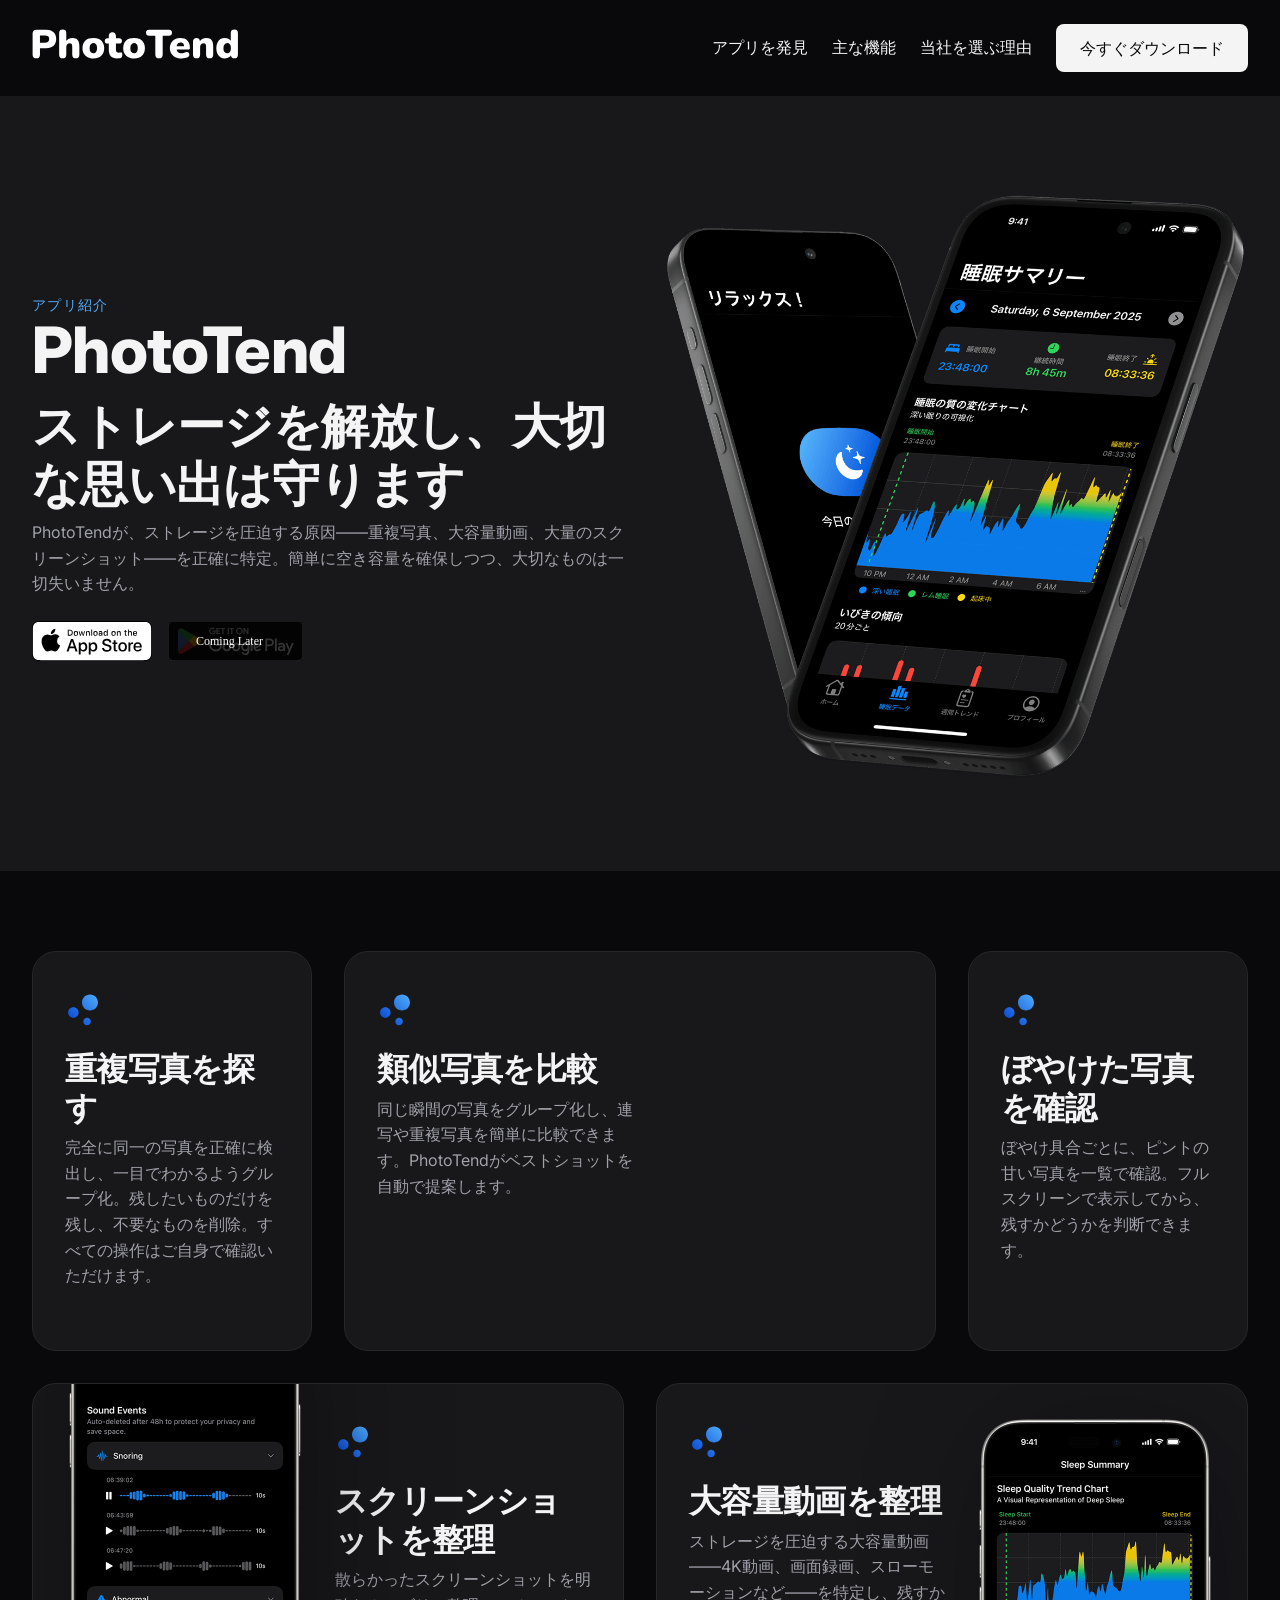
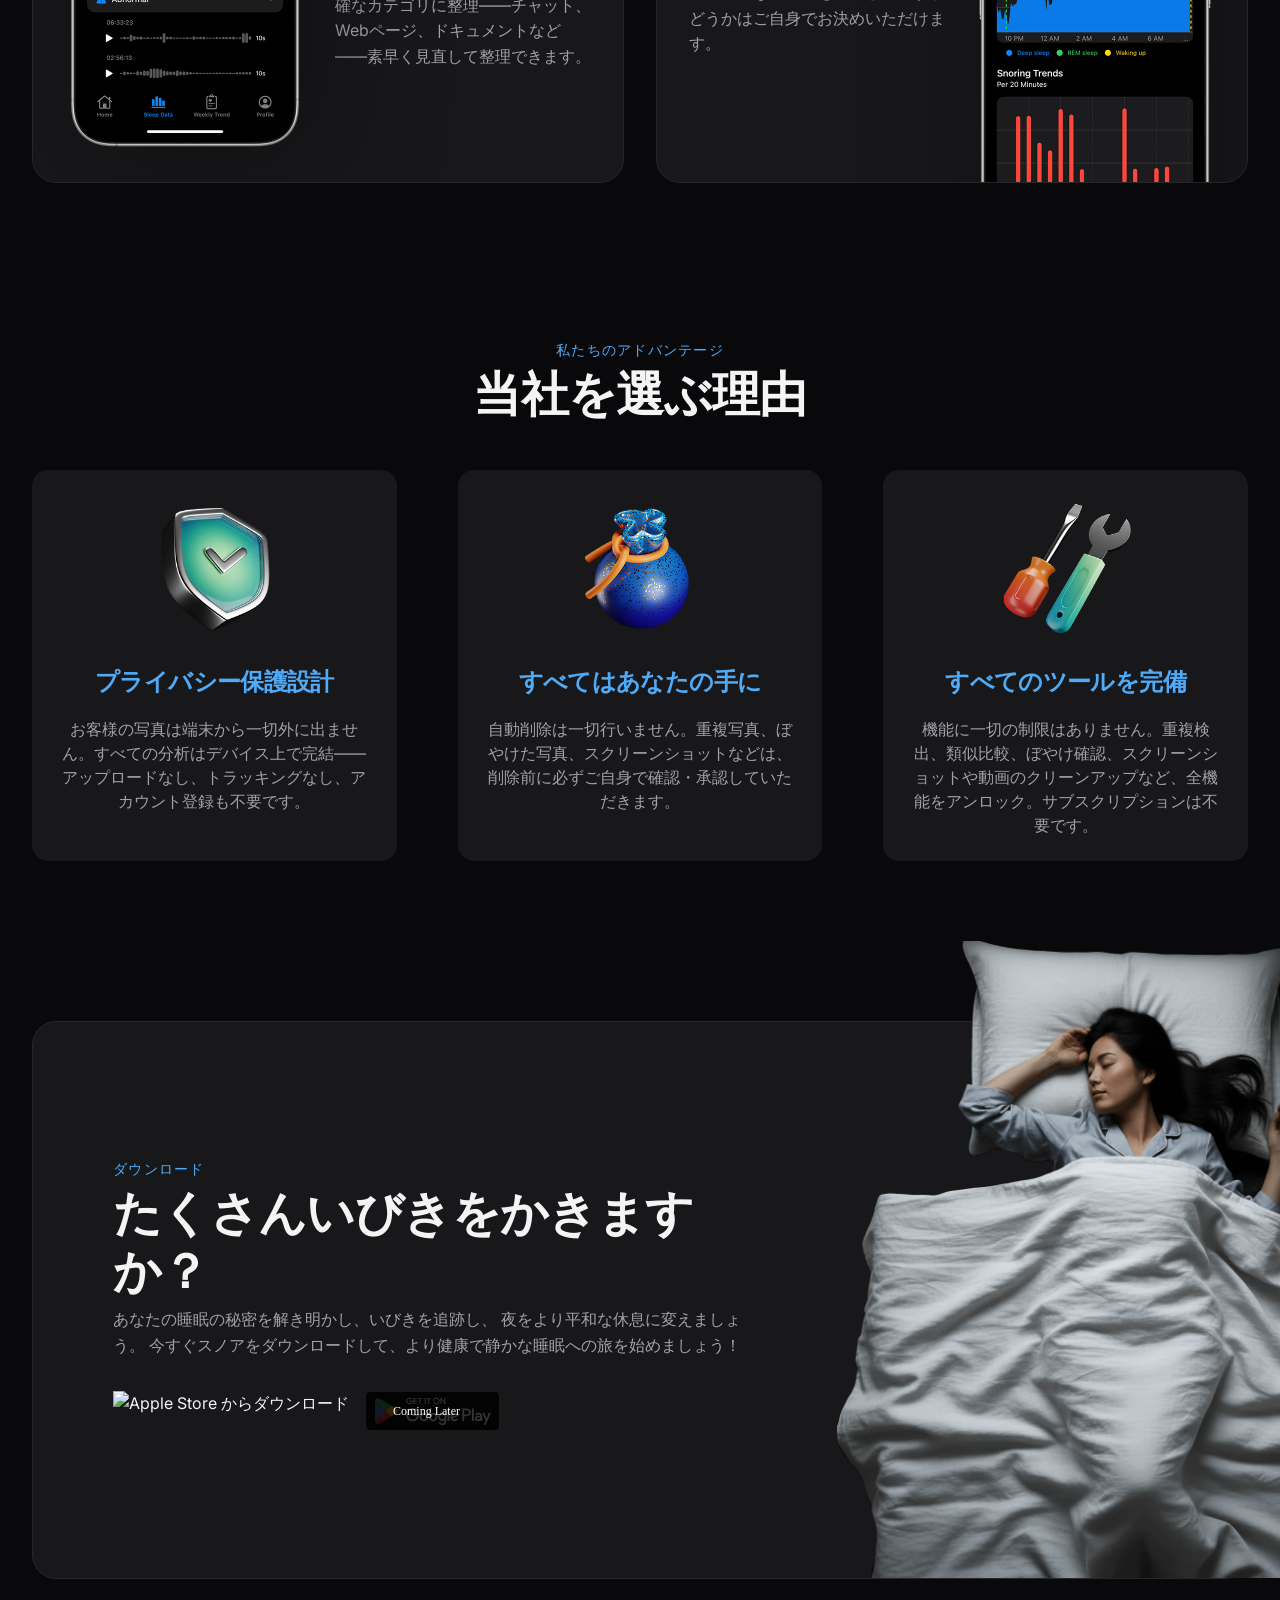
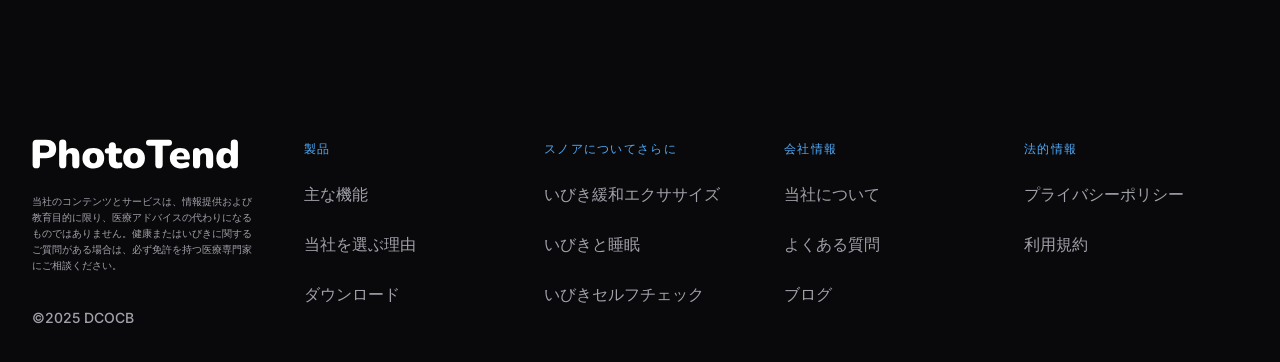
==== jp/index.html @ a1528cb1 "Update index.html" ====
<!DOCTYPE html>
<html lang="jp">

<head>
  <script type="text/javascript">
    (function () {
      if (document.cookie.indexOf('lang_preference=en') === -1 &&
        window.location.pathname.indexOf('/jp/') === -1 &&
        window.location.search.indexOf('lang=en') === -1) {
        var userLang = navigator.language || navigator.userLanguage;
        if (userLang.startsWith('en') && window.location.pathname.indexOf('/en/') === -1) {
          window.location.href = '/index.html';
        } else if (userLang.startsWith('zh') && window.location.pathname.indexOf('/zh/') === -1) {
          window.location.href = '/zh/index.html';
        } else if (userLang.startsWith('jp') && window.location.pathname.indexOf('/jp/') === -1) {
          window.location.href = '/jp/index.html';
        } else if (userLang.startsWith('kr') && window.location.pathname.indexOf('/kr/') === -1) {
          window.location.href = '/kr/index.html';
        }
      }
    })();
  </script>
  <link rel="preconnect" href="https://fonts.googleapis.com" />
  <link rel="preconnect" href="https://fonts.gstatic.com" crossorigin />

  <meta charset="UTF-8" />
  <meta name="viewport" content="width=device-width, initial-scale=1.0" />
  <title>スノアアプリ - あなたのいびきを追跡して睡眠の質を改善</title>
  <meta name="description"
    content="いびき記録は、いびきを記録し、客観的なデータを提供することで、 睡眠を理解し、徐々にいびきを減らすサポートをするアプリです。 使い方はとても簡単。スタートをタップして、枕元に端末を置くだけ。 起床後には、いびきの傾向を確認でき、生活習慣の改善や対策がどのように役立つかを学べます。 これまでに100万泊以上の睡眠データを収集しており、より正確にあなたの睡眠を分析することが可能になっています。">
  <link rel="stylesheet" href="../styles/index.css" />

  <!-- Hreflang tags for SEO -->
  <link rel="alternate" hreflang="en" href="https://phototend.dcocb.com/index.html" />
  <link rel="alternate" hreflang="zh-TW" href="https://phototend.dcocb.com/zh/index.html" />
  <link rel="alternate" hreflang="jp" href="https://phototend.dcocb.com/jp/index.html" />
  <link rel="alternate" hreflang="x-default" href="https://phototend.dcocb.com/index.html" />

  <!-- SEO Enhancement: Canonical URL -->
  <link rel="canonical" href="https://phototend.dcocb.com/jp/index.html" />

  <!-- SEO Enhancement: Open Graph -->
  <meta property="og:title" content="スノアアプリ - あなたのいびきを追跡して睡眠の質を改善" />
  <meta property="og:description"
    content="スノアアプリはあなたのいびきのパターンを追跡し、洞察を提供して、あなたの睡眠をより深く理解するのを助けます。AI搭載の睡眠追跡ソリューションで、いびきを減らし、睡眠の質を改善しましょう。" />
  <meta property="og:type" content="website" />
  <meta property="og:url" content="https://snore.dcocb.com/jp/index.html" />
  <meta property="og:image" content="https://snore.dcocb.com/assets/jp/smartphones.png" />

  <!-- SEO Enhancement: Twitter Card -->
  <meta name="twitter:card" content="summary_large_image" />
  <meta name="twitter:title" content="スノアアプリ - あなたのいびきを追跡して睡眠の質を改善" />
  <meta name="twitter:description"
    content="スノアアプリはあなたのいびきのパターンを追跡し、洞察を提供して、あなたの睡眠をより深く理解するのを助けます。AI搭載の睡眠追跡ソリューションで、いびきを減らし、睡眠の質を改善しましょう。" />
  <meta name="twitter:image" content="https://snore.dcocb.com/assets/jp/smartphones.png" />

  <!-- SEO Enhancement: Structured Data -->
  <script type="application/ld+json">
    {
      "@context": "https://schema.org",
      "@type": "WebSite",
      "name": "スノアアプリ",
      "url": "https://snore.dcocb.com/jp/",
      "description": "スノアアプリはあなたのいびきのパターンを追跡し、洞察を提供して、あなたの睡眠をより深く理解するのを助けます。AI搭載の睡眠追跡ソリューションで、いびきを減らし、睡眠の質を改善しましょう。",
      "publisher": {
        "@type": "Organization",
        "name": "Snore",
        "logo": {
          "@type": "ImageObject",
          "url": "https://snore.dcocb.com/assets/logo.svg"
        }
      }
    }
    </script>

  <link href="https://fonts.googleapis.com/css2?family=Inter:wght@100..900&display=swap" rel="stylesheet" />
</head>

<body>
  <header>
    <div class="container py-base">
      <nav class="flex items-center gap-1.5">
        <a href="#">
          <img src="../assets/jp/logo.svg" alt="ロゴ Zingen" />
        </a>

        <a href="#about" class="desktop-only">アプリを発見</a>
        <a href="#features" class="desktop-only">主な機能</a>
        <a href="#advantages" class="desktop-only">当社を選ぶ理由</a>

        <a href="#download" class="btn btn-sm">今すぐダウンロード</a>
      </nav>
    </div>
  </header>


  <section id="about">
    <div class="container even-columns py-xl items-center">
      <div>
        <header>
          <strong>アプリ紹介</strong>
          <div class="main-title">
            <h1>PhotoTend</h1>
            <h2>ストレージを解放し、大切な思い出は守ります</h2>
          </div>
        </header>
        <p>
          PhotoTendが、ストレージを圧迫する原因――重複写真、大容量動画、大量のスクリーンショット――を正確に特定。簡単に空き容量を確保しつつ、大切なものは一切失いません。
        </p>

        <div style="height: 24px;"></div>
        <div class="buttons flex gap-1">
          <a href="https://apps.apple.com/app/id6751473721">
            <img src="../assets/en/icons/button-appstore-white.svg" alt="Apple Store からダウンロード" />
          </a>
          <a href="#">
            <img src="../assets/en/icons/button-playstore-black2.svg" alt="Play Store からダウンロード" />
          </a>
        </div>
      </div>
      <div>
        <img class="desktop-only" src="../assets/jp/smartphones_jp.png" alt="" />
      </div>
    </div>
  </section>


  <section id="features">
    <div class="cards container py-xl grid gap-1.5">
      <div class="card py-lg px-lg">
        <img src="../assets/jp/icons/5-1-2.svg" alt="" />
        <h3>重複写真を探す</h3>
        <p>
          完全に同一の写真を正確に検出し、一目でわかるようグループ化。残したいものだけを残し、不要なものを削除。すべての操作はご自身で確認いただけます。
        </p>
      </div>

      <div class="card py-lg px-lg">
        <div>
          <img src="../assets/jp/icons/5-1-2.svg" alt="" />
          <h3>類似写真を比較</h3>
          <p>
            同じ瞬間の写真をグループ化し、連写や重複写真を簡単に比較できます。PhotoTendがベストショットを自動で提案します。
          </p>
        </div>
        <img class="desktop-only" src="../assets/kr/Tela 2.png" alt="" />
      </div>

      <div class="card py-lg px-lg">
        <img src="../assets/jp/icons/5-1-2.svg" alt="" />
        <h3>ぼやけた写真を確認</h3>
        <p>
          ぼやけ具合ごとに、ピントの甘い写真を一覧で確認。フルスクリーンで表示してから、残すかどうかを判断できます。
        </p>
      </div>

      <div class="card py-lg px-lg">
        <div>
          <img src="../assets/jp/icons/5-1-2.svg" alt="" />
          <h3>スクリーンショットを整理</h3>
          <p>
            散らかったスクリーンショットを明確なカテゴリに整理――チャット、Webページ、ドキュメントなど――素早く見直して整理できます。
          </p>
        </div>
        <img class="desktop-only" src="../assets/jp/Tela 1.png" alt="" />
      </div>

      <div class="card py-lg px-lg">
        <div>
          <img src="../assets/jp/icons/5-1-2.svg" alt="" />
          <h3>大容量動画を整理</h3>
          <p>
            ストレージを圧迫する大容量動画――4K動画、画面録画、スローモーションなど――を特定し、残すかどうかはご自身でお決めいただけます。
          </p>
        </div>
        <img class="desktop-only" src="../assets/jp/Tela 3.png" alt="" />
      </div>
    </div>
  </section>

  <section id="advantages">
    <div class="container py-xl">
      <header>
        <strong>私たちのアドバンテージ</strong>
        <h2>当社を選ぶ理由</h2>
      </header>

      <div class="advantages-container">
        <div class="advantage-item">
          <img src="../assets/jp/icons/3-1.png" alt="先進的研究" />
          <h3>プライバシー保護設計</h3>
          <p>
            お客様の写真は端末から一切外に出ません。すべての分析はデバイス上で完結――アップロードなし、トラッキングなし、アカウント登録も不要です。
          </p>
        </div>

        <div class="advantage-item">
          <img src="../assets/jp/icons/3-2.png" alt="信頼されたユーザー" />
          <h3>すべてはあなたの手に</h3>
          <p>
            自動削除は一切行いません。重複写真、ぼやけた写真、スクリーンショットなどは、削除前に必ずご自身で確認・承認していただきます。
          </p>
        </div>

        <div class="advantage-item">
          <img src="../assets/jp/icons/3-3.png" alt="データ暗号化" />
          <h3>すべてのツールを完備</h3>
          <p>
            機能に一切の制限はありません。重複検出、類似比較、ぼやけ確認、スクリーンショットや動画のクリーンアップなど、全機能をアンロック。サブスクリプションは不要です。
          </p>
        </div>
      </div>
    </div>
  </section>

  <section id="download">
    <div class="container py-xl">
      <div class="card px-lg even-columns items-center">
        <div>
          <header>
            <strong>ダウンロード</strong>
            <h2>たくさんいびきをかきますか？</h2>
          </header>
          <p>
            あなたの睡眠の秘密を解き明かし、いびきを追跡し、
            夜をより平和な休息に変えましょう。
            今すぐスノアをダウンロードして、より健康で静かな睡眠への旅を始めましょう！
          </p>

          <div class="buttons flex gap-1">
            <a href="https://apps.apple.com/app/id6751473721"><img src="../assets/jp/icons/button-appstore-white_jp.svg"
                alt="Apple Store からダウンロード" /></a>
            <a href="#"><img src="../assets/jp/icons/button-playstore-black2.svg" alt="Play Store からダウンロード" /></a>
          </div>
        </div>

        <img src="../assets/jp/217_jp.png" alt="" />
      </div>
    </div>
  </section>

  <!-- <section id="hero">
      <div class="container py-xl">
        <img src="../assets/jp/music-bars2.svg" alt="" />
        <h1>あなたの睡眠にさらに洞察を得る</h1>
        <p>より良い睡眠を！</p>

        <div class="buttons flex items-center gap-1">
          <a href="#pricing" aria-label="プランを見る" class="btn btn-md"></a>
          <a href="#downloads" class="btn btn-md">今すぐダウンロード</a>
        </div>
      </div>
    </section> -->

  <section id="smartphones-img">
    <div class="container">
      <img src="../assets/jp/smartphones.png" alt="" />
    </div>
  </section>


  <footer>
    <div class="container py-xl">
      <div class="grid top even-columns">
        <div>
          <img src="../assets/jp/logo.svg" alt="" />

          <p style="font-size: 0.625rem; margin-top: 1rem;">
            当社のコンテンツとサービスは、情報提供および教育目的に限り、医療アドバイスの代わりになるものではありません。健康またはいびきに関するご質問がある場合は、必ず免許を持つ医療専門家にご相談ください。</p>
        </div>

        <div>
          <nav class="even-columns" style="display: grid; grid-template-columns: repeat(4, 1fr); gap: 1rem;">
            <ul role="list" class="grid gap-1.5">
              <li class="title">製品</li>
              <li><a href="#features">主な機能</a></li>
              <li><a href="#advantages">当社を選ぶ理由</a></li>
              <li><a href="#download">ダウンロード</a></li>
            </ul>

            <ul role="list" class="grid gap-1.5">
              <li class="title">スノアについてさらに</li>
              <li><a href="../blog/train-mouth-stop-snoring.html">いびき緩和エクササイズ</a></li>
              <li><a href="../blog/snoring-and-sleep.html">いびきと睡眠</a></li>
              <li><a href="../blog/snoring-detection.html">いびきセルフチェック</a></li>
            </ul>

            <ul role="list" class="grid gap-1.5">
              <li class="title">会社情報</li>
              <li><a href="#about">当社について</a></li>
              <li><a href="../faqs.html">よくある質問</a></li>
              <li><a href="../blog.html">ブログ</a></li>
            </ul>

            <ul role="list" class="grid gap-1.5">
              <li class="title">法的情報</li>
              <li><a href="../privacy-policy.html">プライバシーポリシー</a></li>
              <li><a href="../terms-conditions.html">利用規約</a></li>
            </ul>
          </nav>
        </div>
      </div>
      <section class="bottom flex gap-1.5">
        <span class="copy">©2025 DCOCB</span>
      </section>
    </div>
  </footer>
</body>

</html>
---- styles/index.css ----
@import url(global.css);
@import url(utility.css);
@import url(buttons.css);
@import url(social.css);
@import url(header.css);
@import url(hero.css);
@import url(sections.css);
@import url(about.css);
@import url(cards.css);
@import url(features.css) (width >= 80em);
@import url(advantages.css);
@import url(download.css);
@import url(footer.css);
@import url(faqs.css);
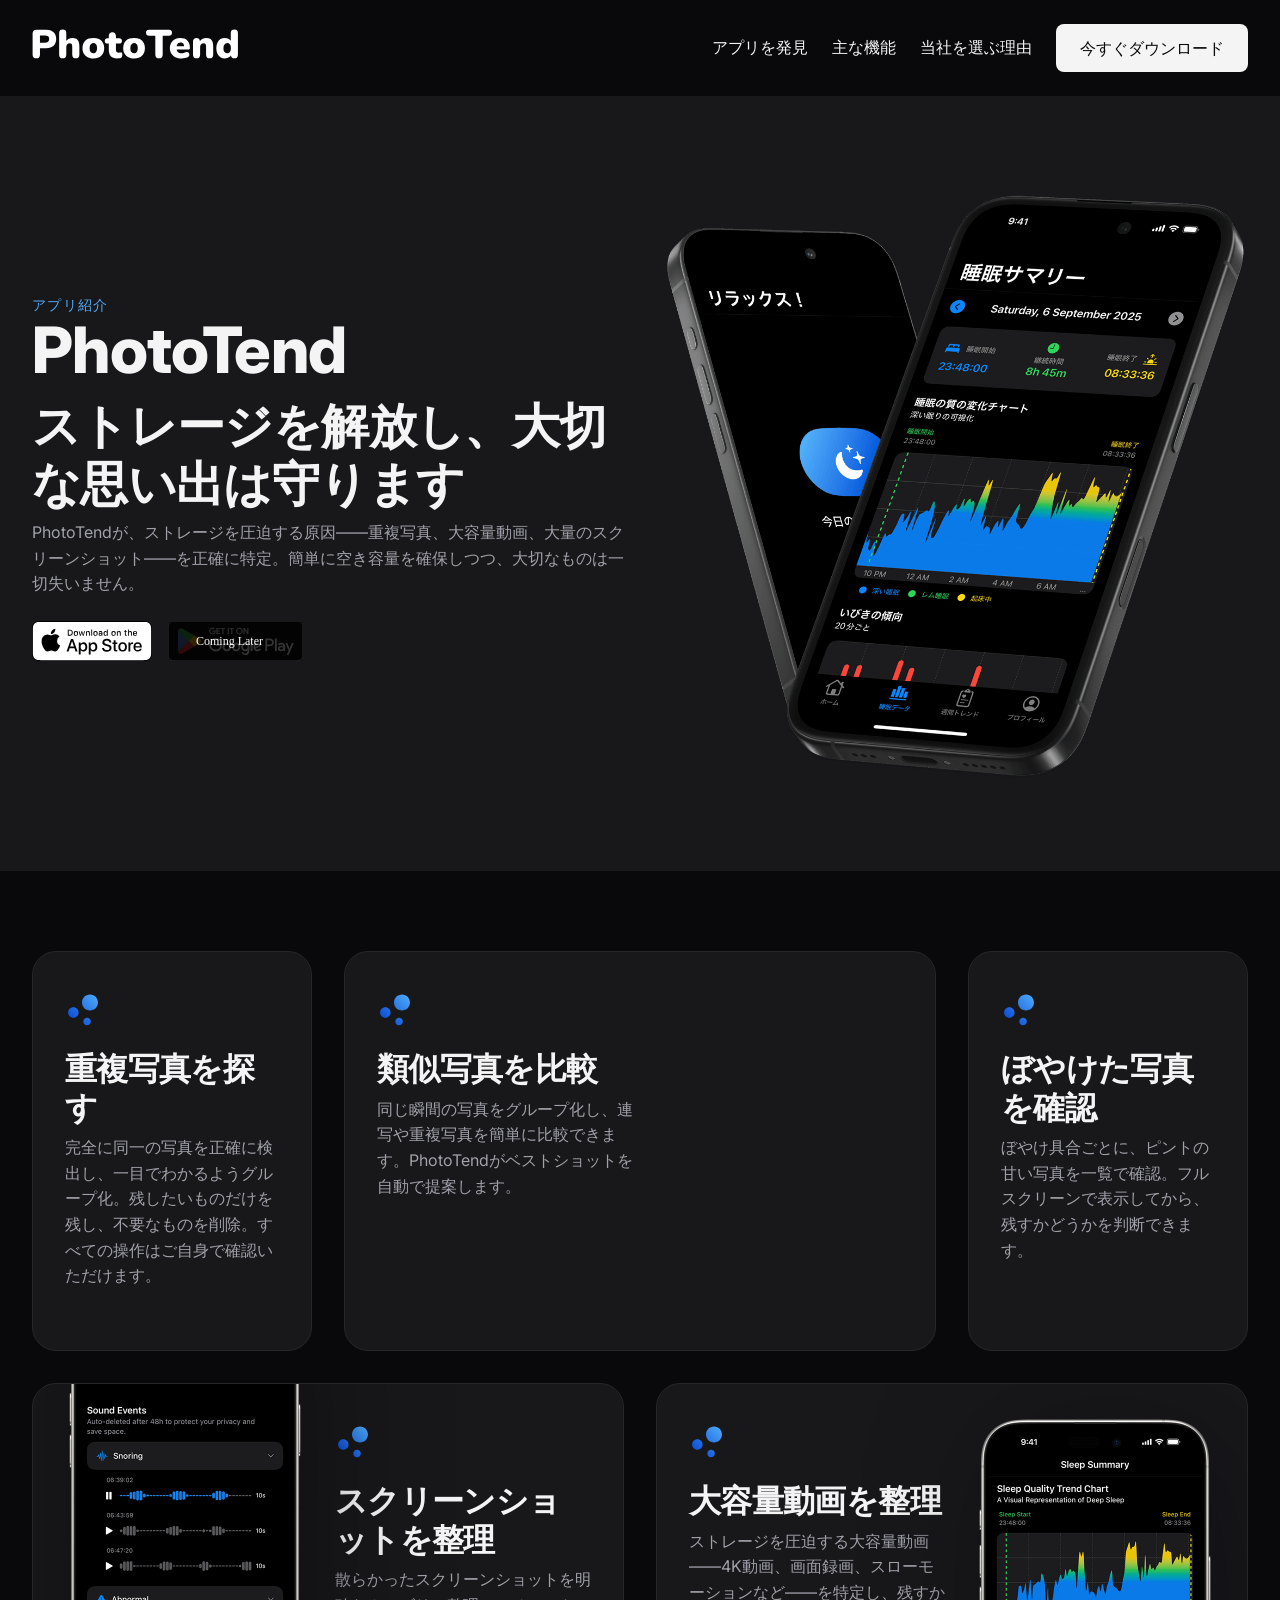
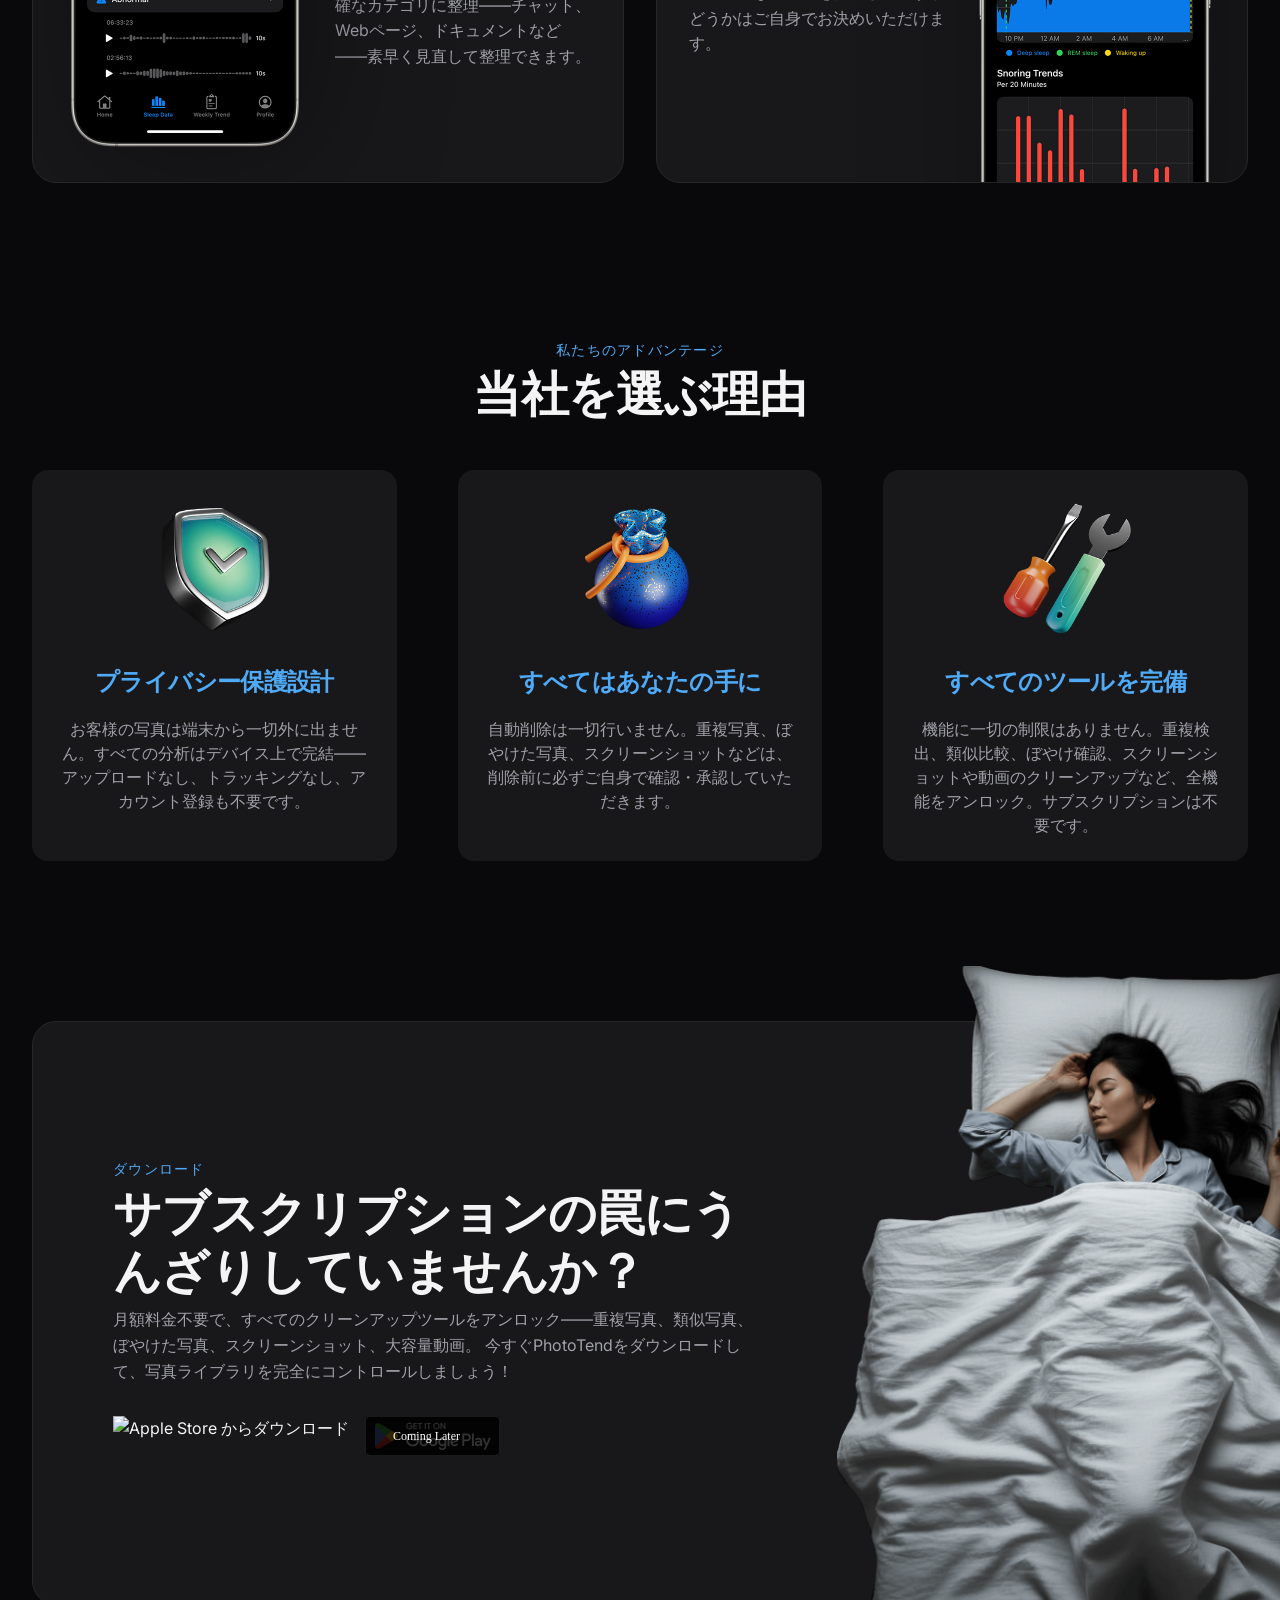
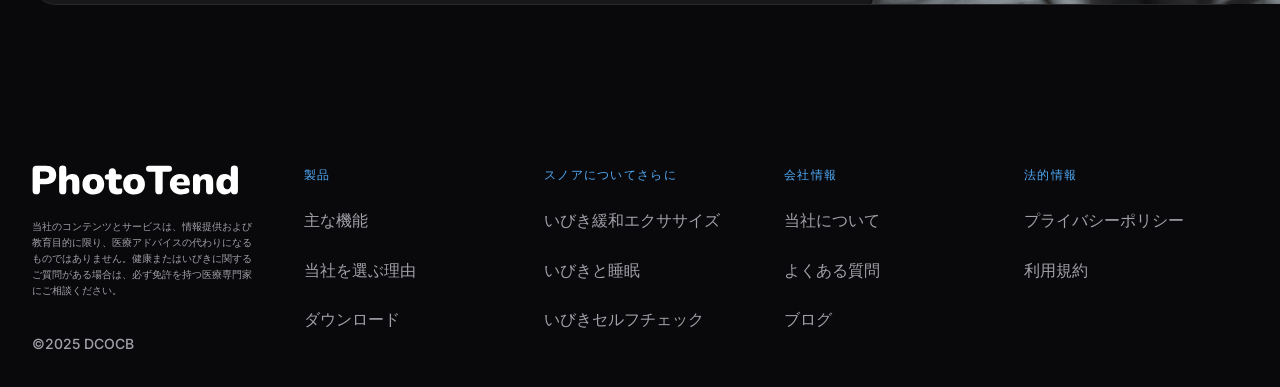
==== commit dc8b62dd: "Update index.html" ====
--- a/jp/index.html
+++ b/jp/index.html
@@ -219,12 +219,11 @@
         <div>
           <header>
             <strong>ダウンロード</strong>
-            <h2>たくさんいびきをかきますか？</h2>
+            <h2>サブスクリプションの罠にうんざりしていませんか？</h2>
           </header>
           <p>
-            あなたの睡眠の秘密を解き明かし、いびきを追跡し、
-            夜をより平和な休息に変えましょう。
-            今すぐスノアをダウンロードして、より健康で静かな睡眠への旅を始めましょう！
+            月額料金不要で、すべてのクリーンアップツールをアンロック――重複写真、類似写真、ぼやけた写真、スクリーンショット、大容量動画。
+今すぐPhotoTendをダウンロードして、写真ライブラリを完全にコントロールしましょう！
           </p>
 
           <div class="buttons flex gap-1">
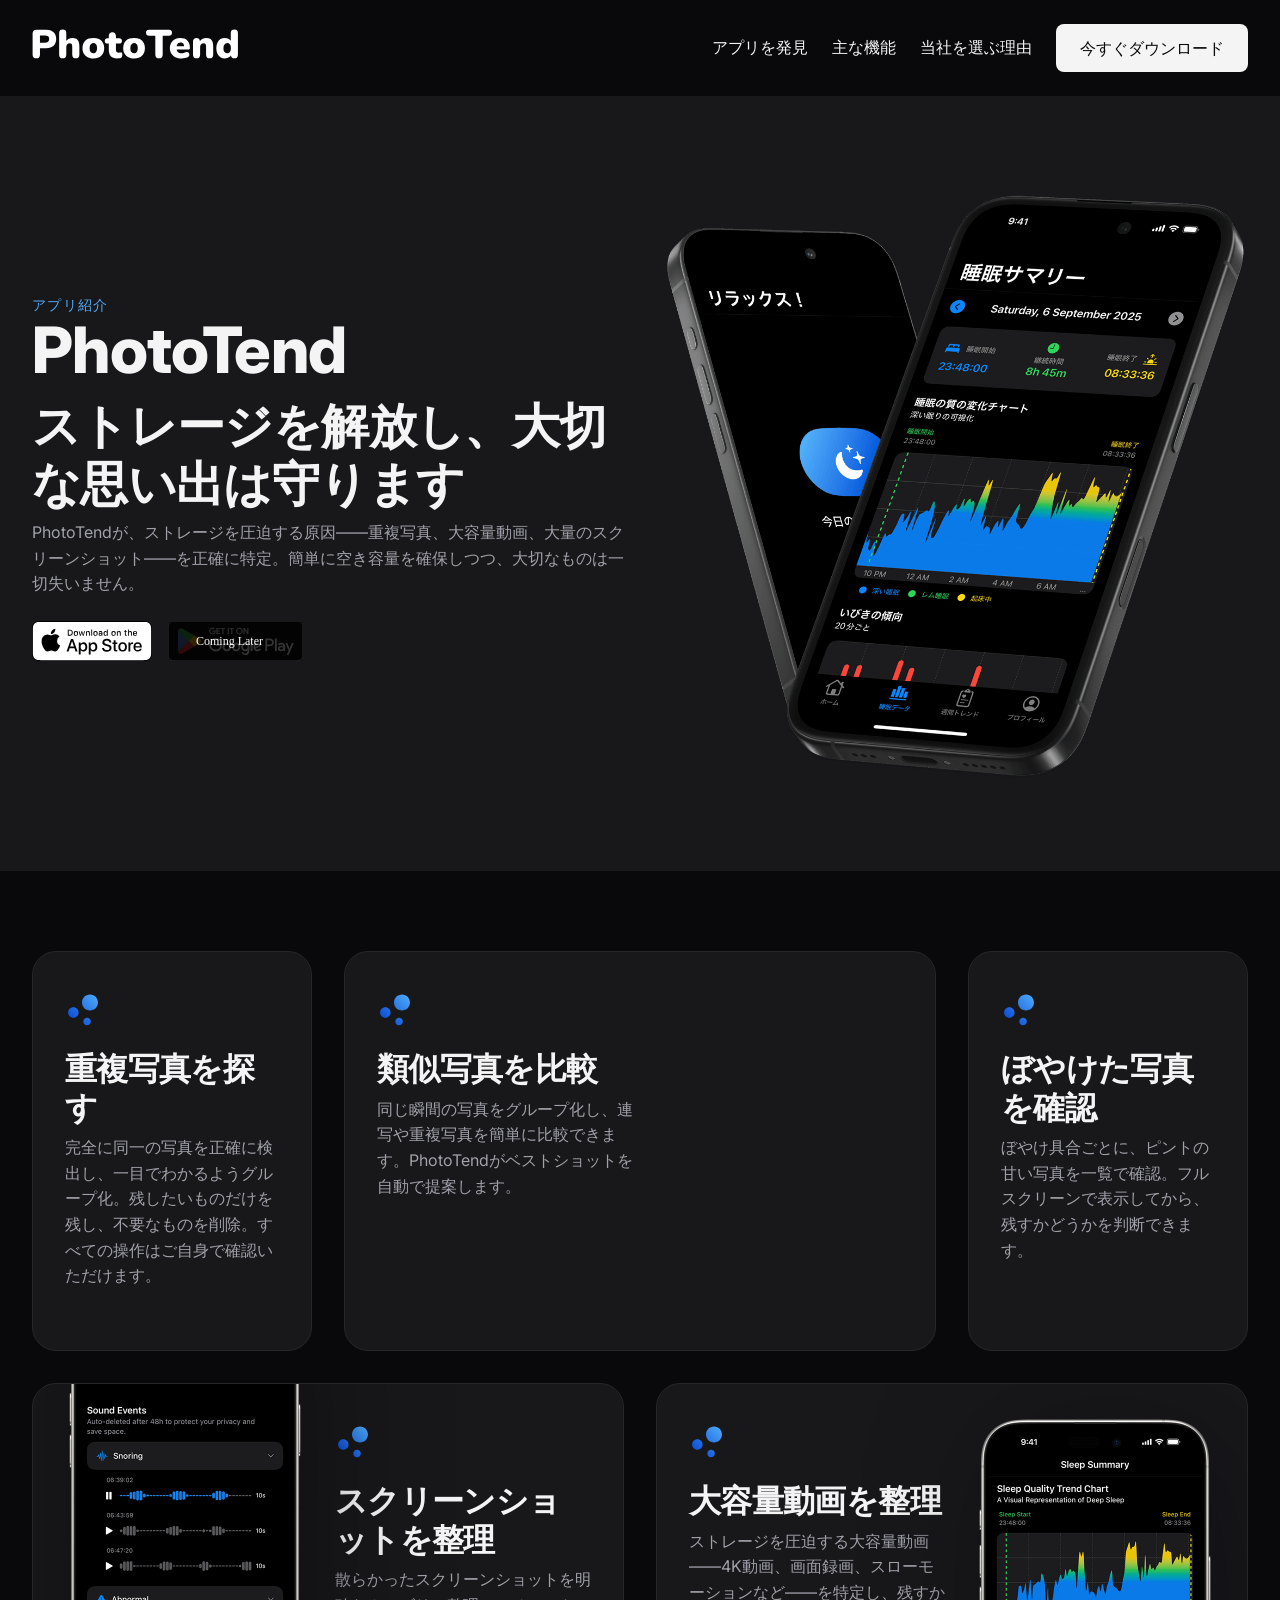
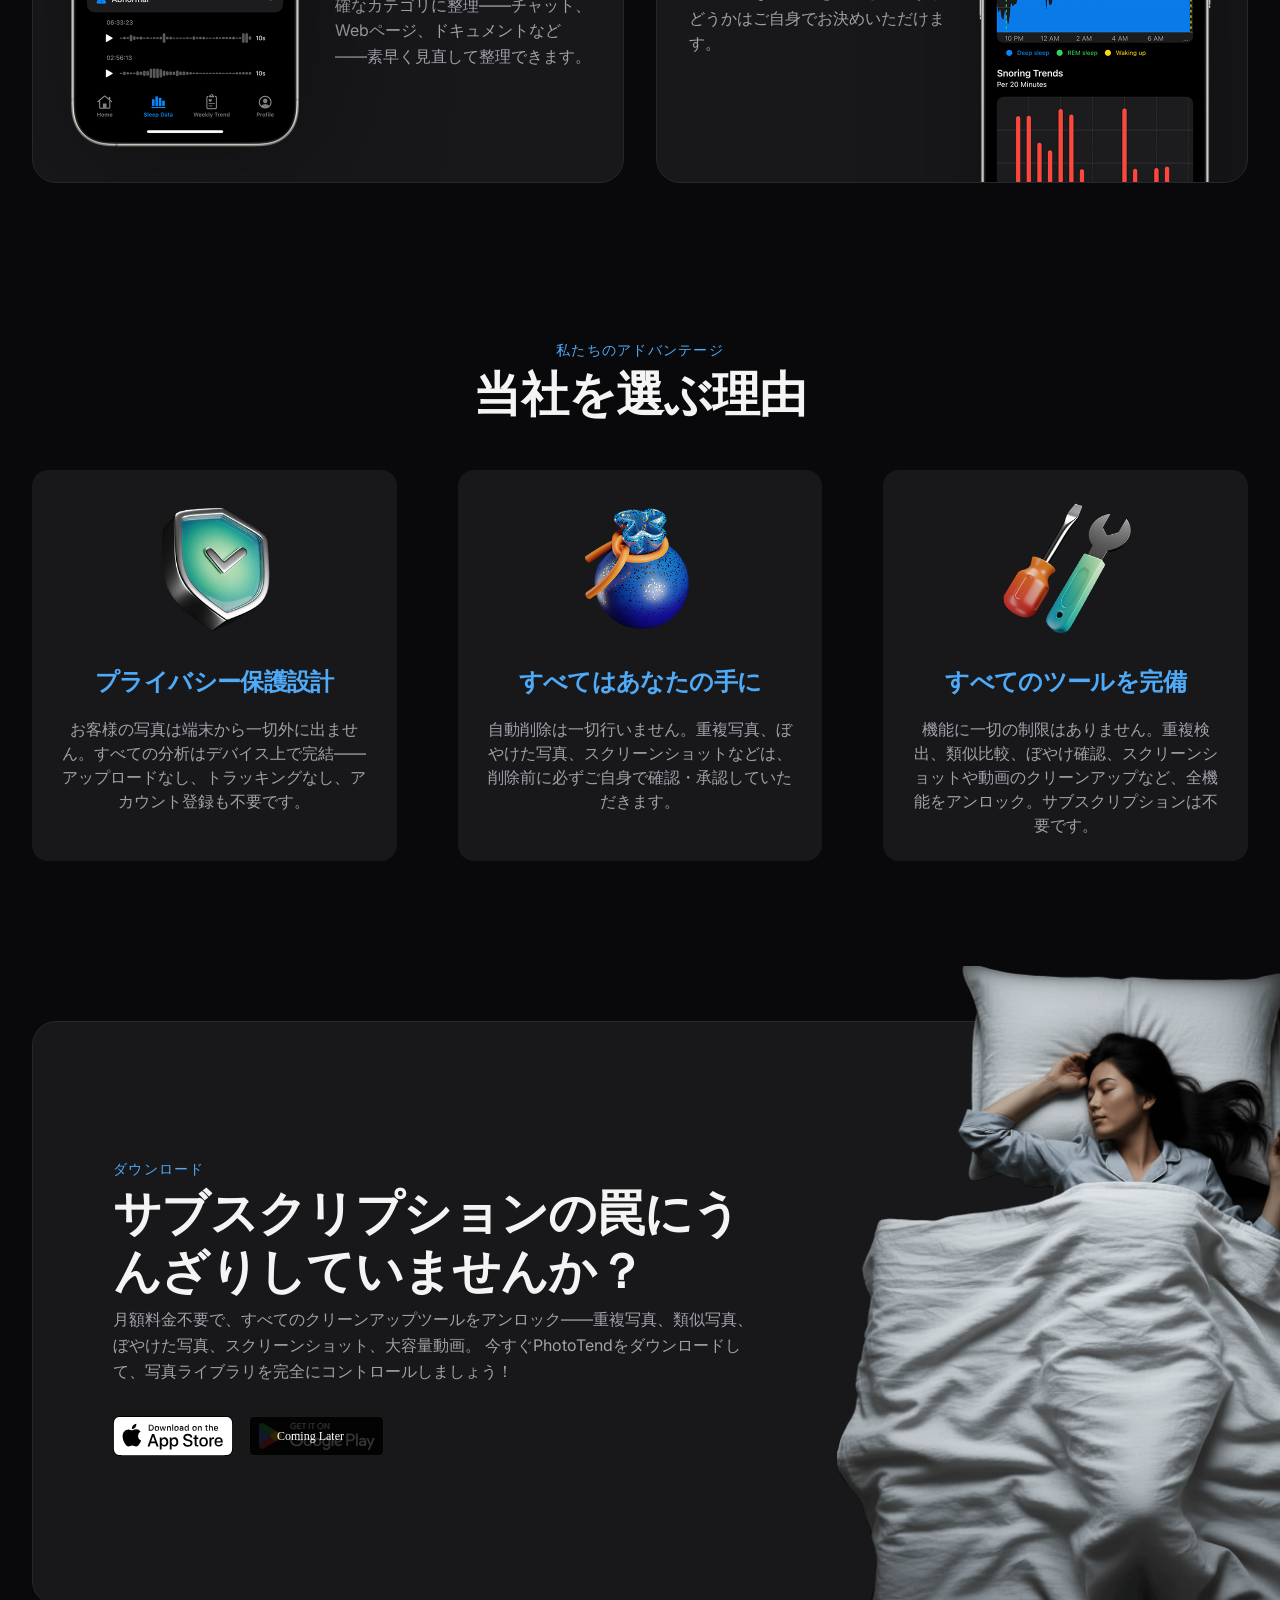
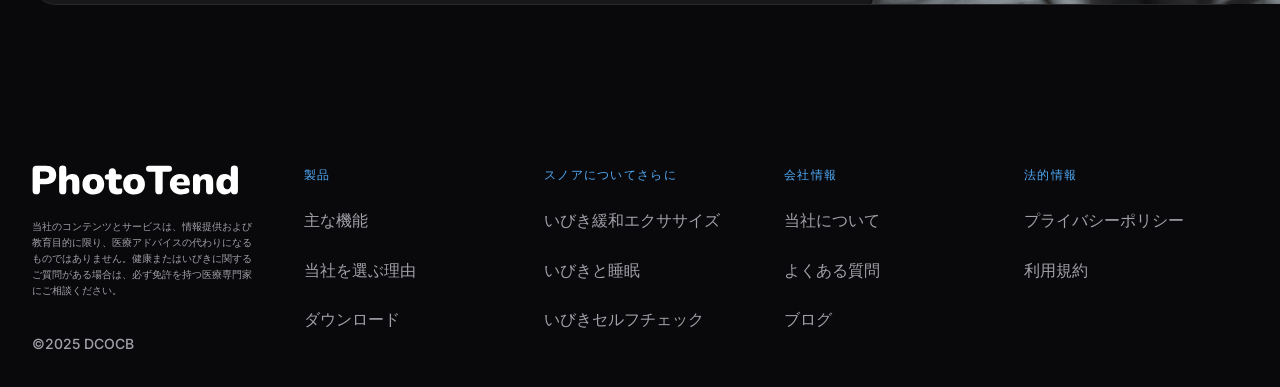
==== commit e4afe9c0: "Update index.html" ====
--- a/jp/index.html
+++ b/jp/index.html
@@ -227,7 +227,7 @@
           </p>
 
           <div class="buttons flex gap-1">
-            <a href="https://apps.apple.com/app/id6751473721"><img src="../assets/jp/icons/button-appstore-white_jp.svg"
+            <a href="https://apps.apple.com/app/id6751473721"><img src="../assets/en/icons/button-appstore-white.svg"
                 alt="Apple Store からダウンロード" /></a>
             <a href="#"><img src="../assets/jp/icons/button-playstore-black2.svg" alt="Play Store からダウンロード" /></a>
           </div>
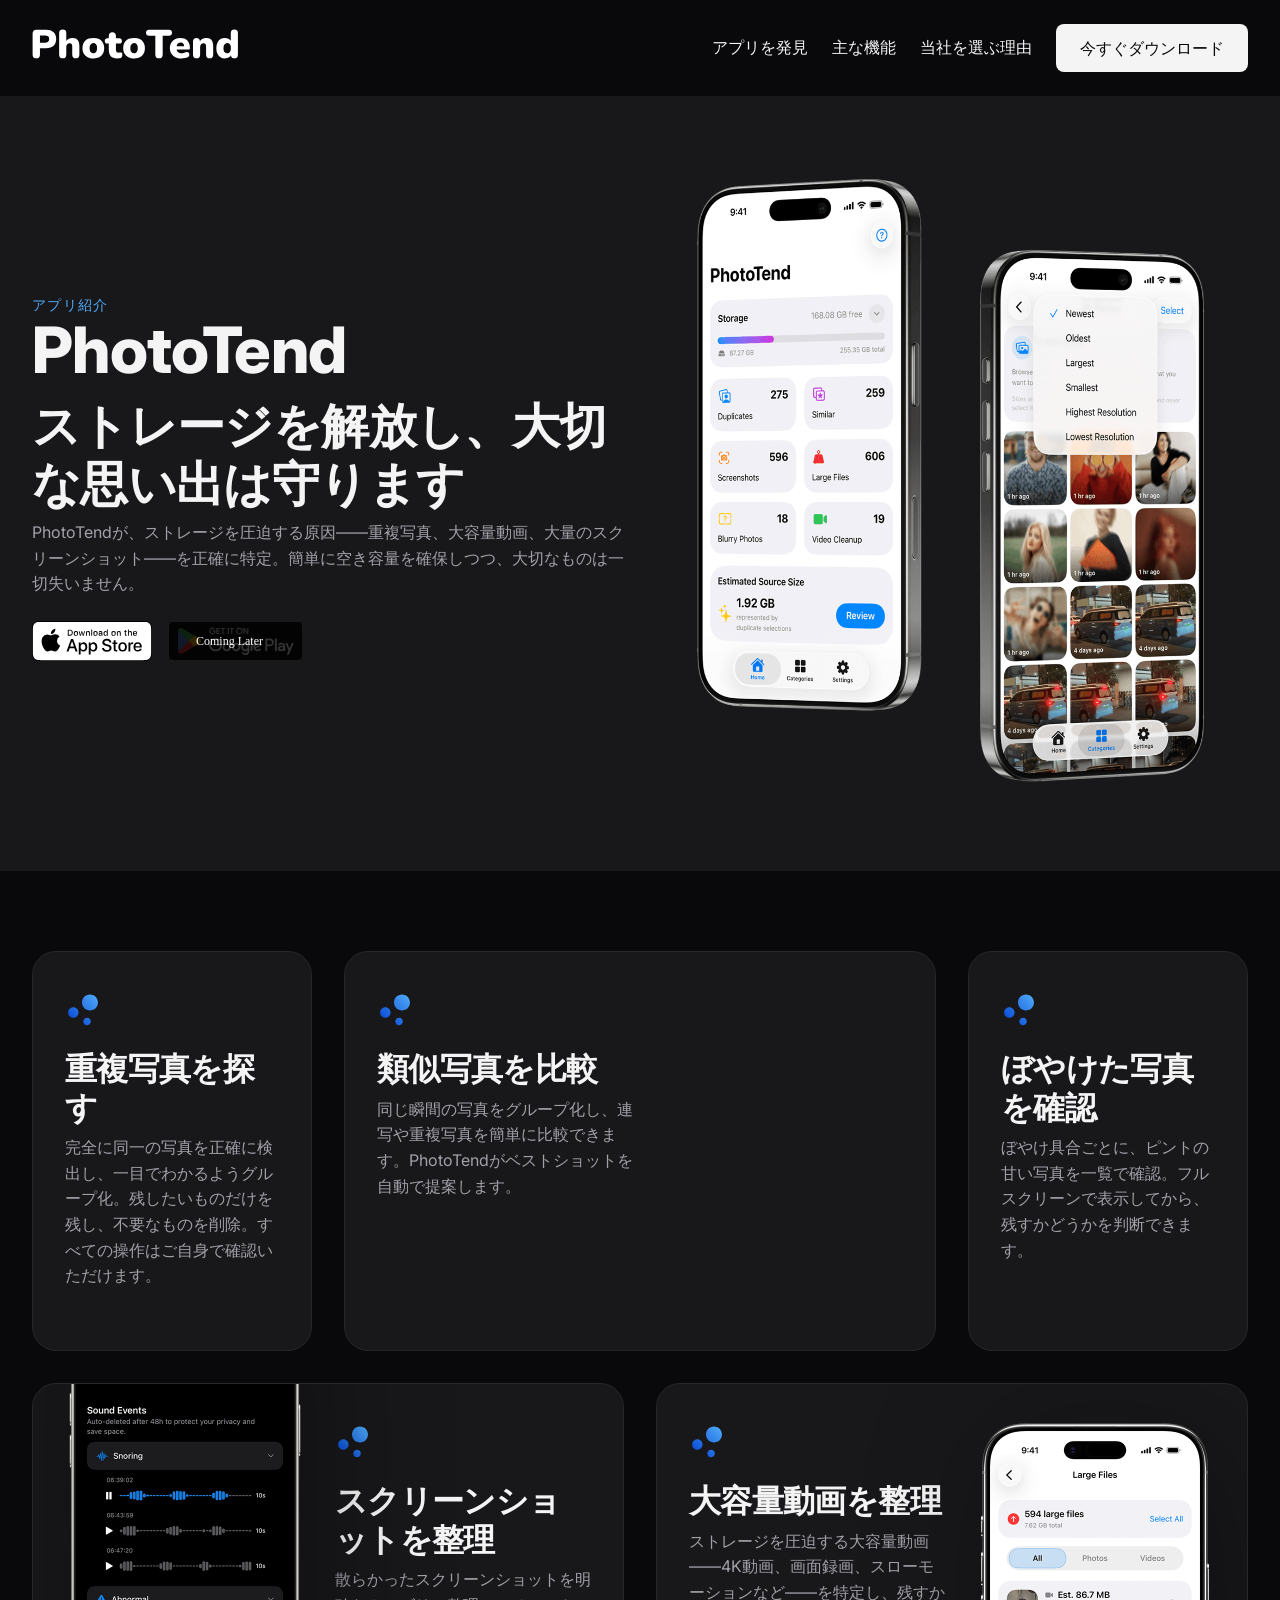
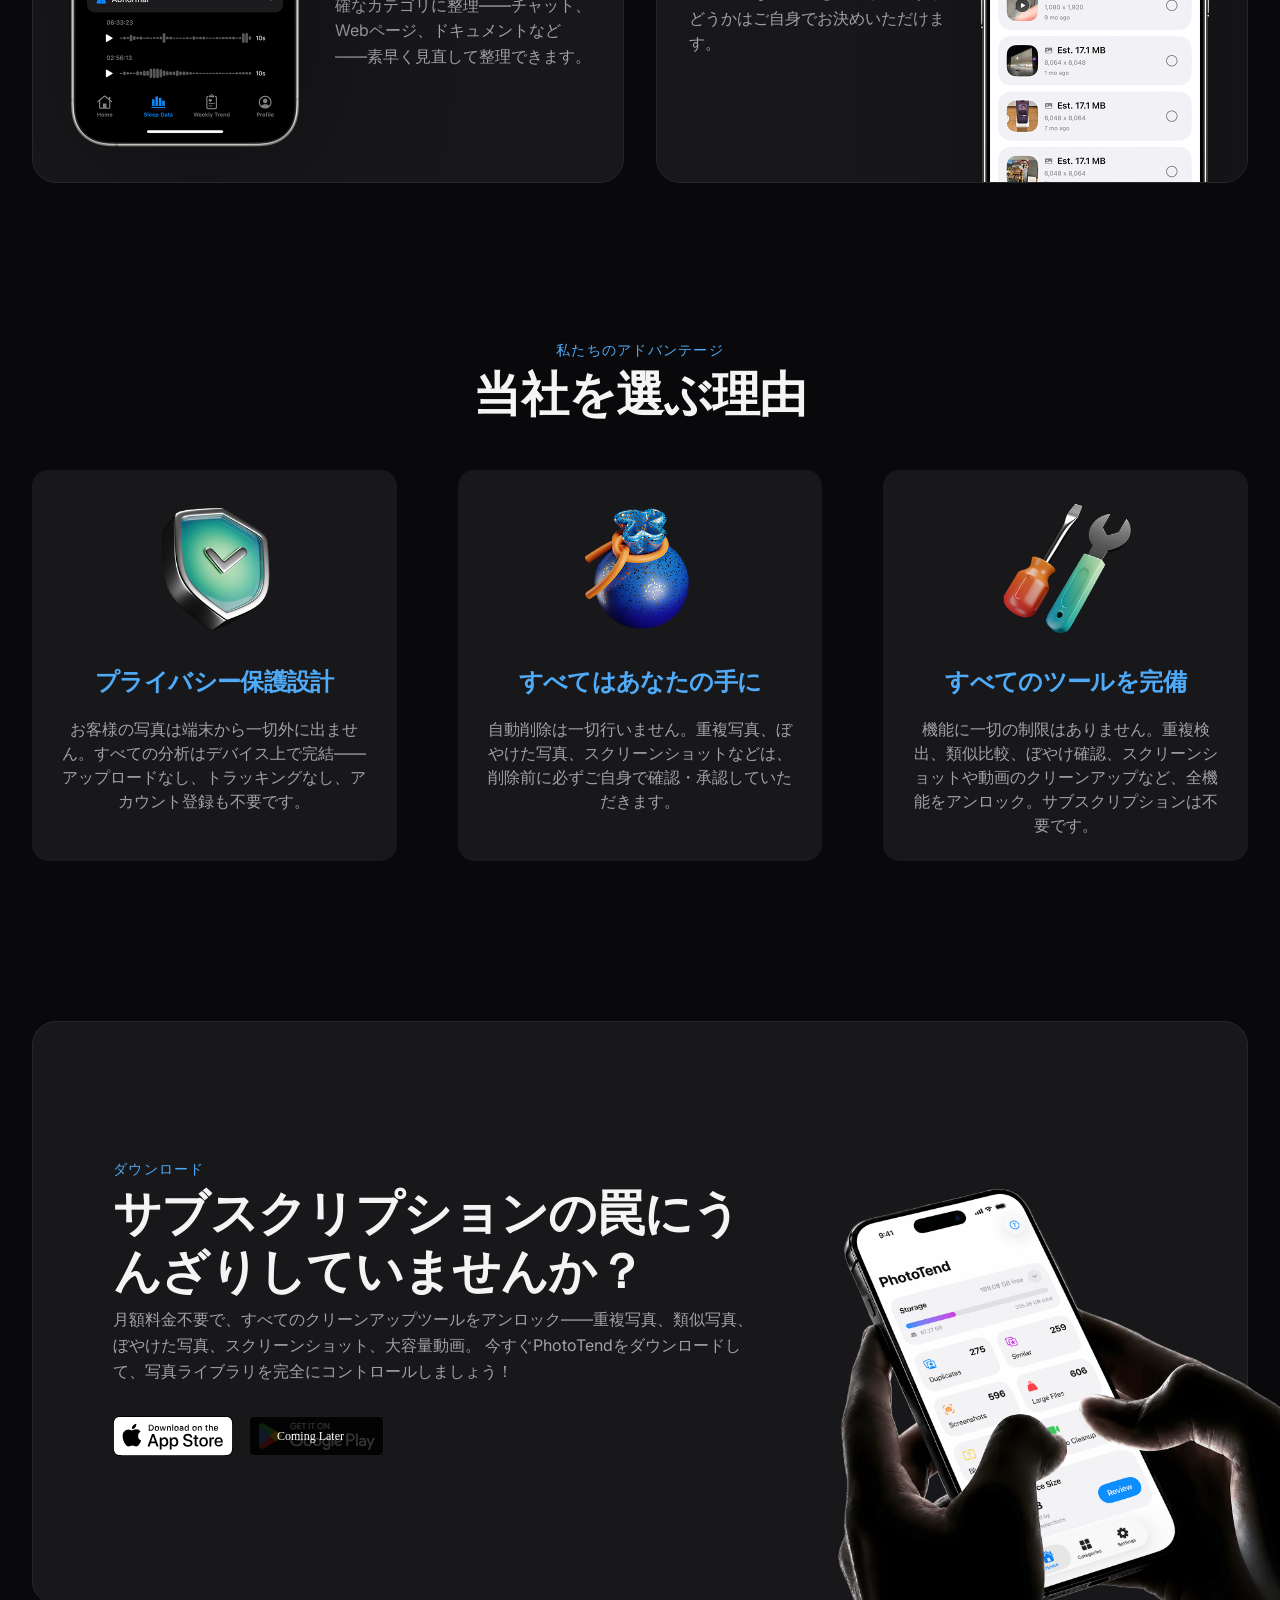
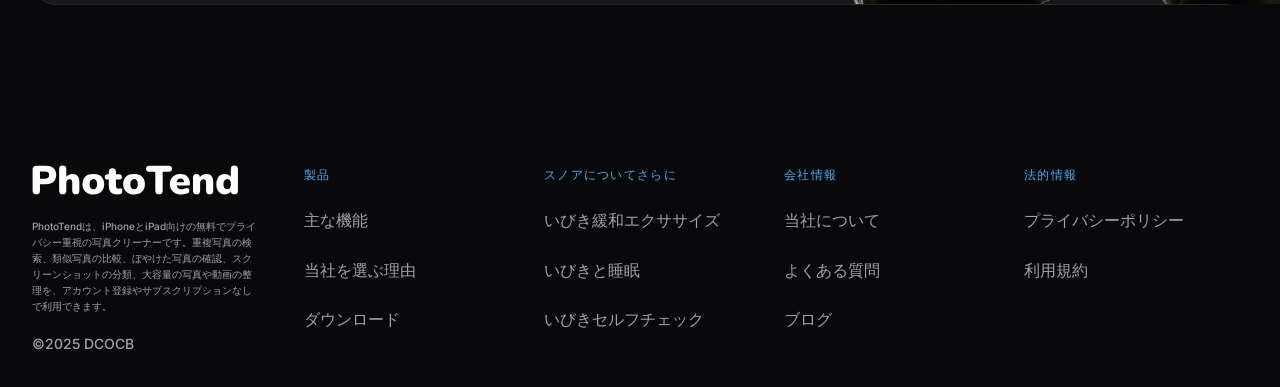
==== commit 316d4571: "Update index.html" ====
--- a/jp/index.html
+++ b/jp/index.html
@@ -14,8 +14,6 @@
           window.location.href = '/zh/index.html';
         } else if (userLang.startsWith('jp') && window.location.pathname.indexOf('/jp/') === -1) {
           window.location.href = '/jp/index.html';
-        } else if (userLang.startsWith('kr') && window.location.pathname.indexOf('/kr/') === -1) {
-          window.location.href = '/kr/index.html';
         }
       }
     })();
@@ -265,7 +263,7 @@
           <img src="../assets/jp/logo.svg" alt="" />
 
           <p style="font-size: 0.625rem; margin-top: 1rem;">
-            当社のコンテンツとサービスは、情報提供および教育目的に限り、医療アドバイスの代わりになるものではありません。健康またはいびきに関するご質問がある場合は、必ず免許を持つ医療専門家にご相談ください。</p>
+            PhotoTendは、iPhoneとiPad向けの無料でプライバシー重視の写真クリーナーです。重複写真の検索、類似写真の比較、ぼやけた写真の確認、スクリーンショットの分類、大容量の写真や動画の整理を、アカウント登録やサブスクリプションなしで利用できます。</p>
         </div>
 
         <div>
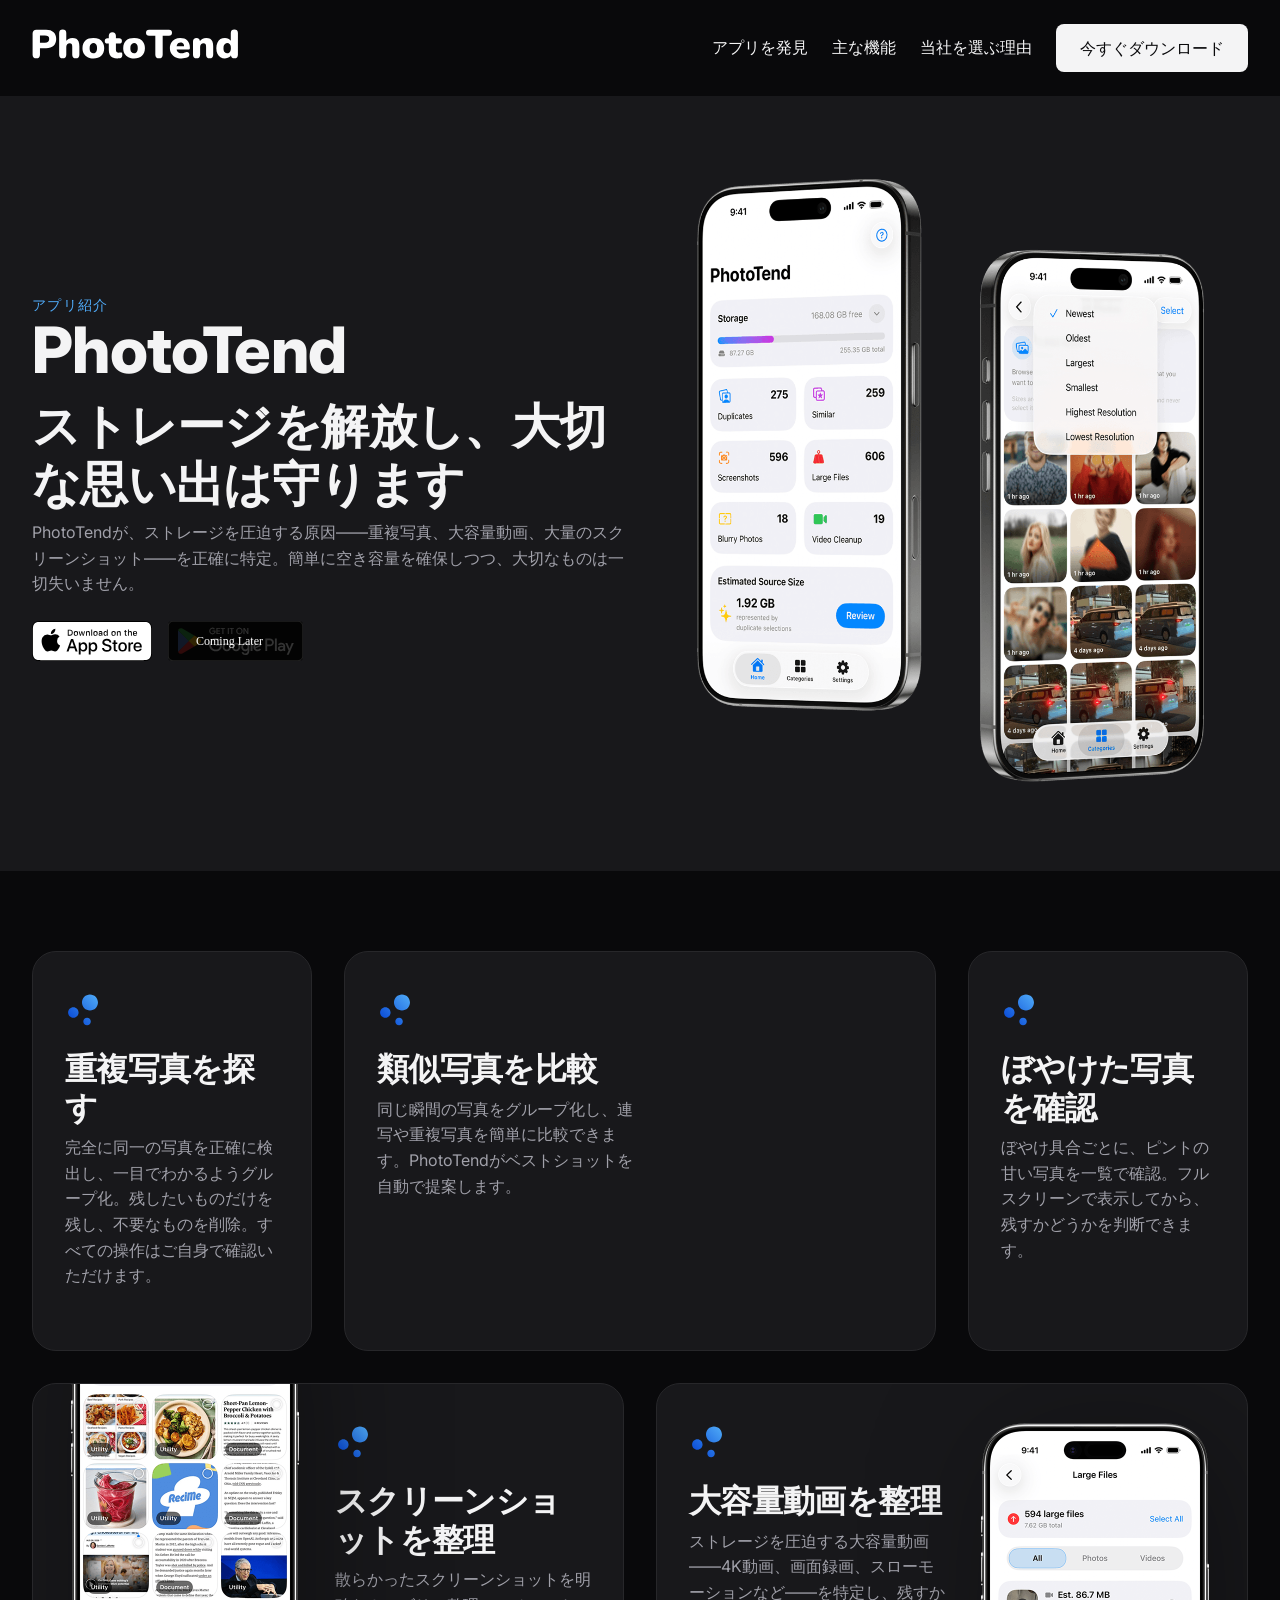
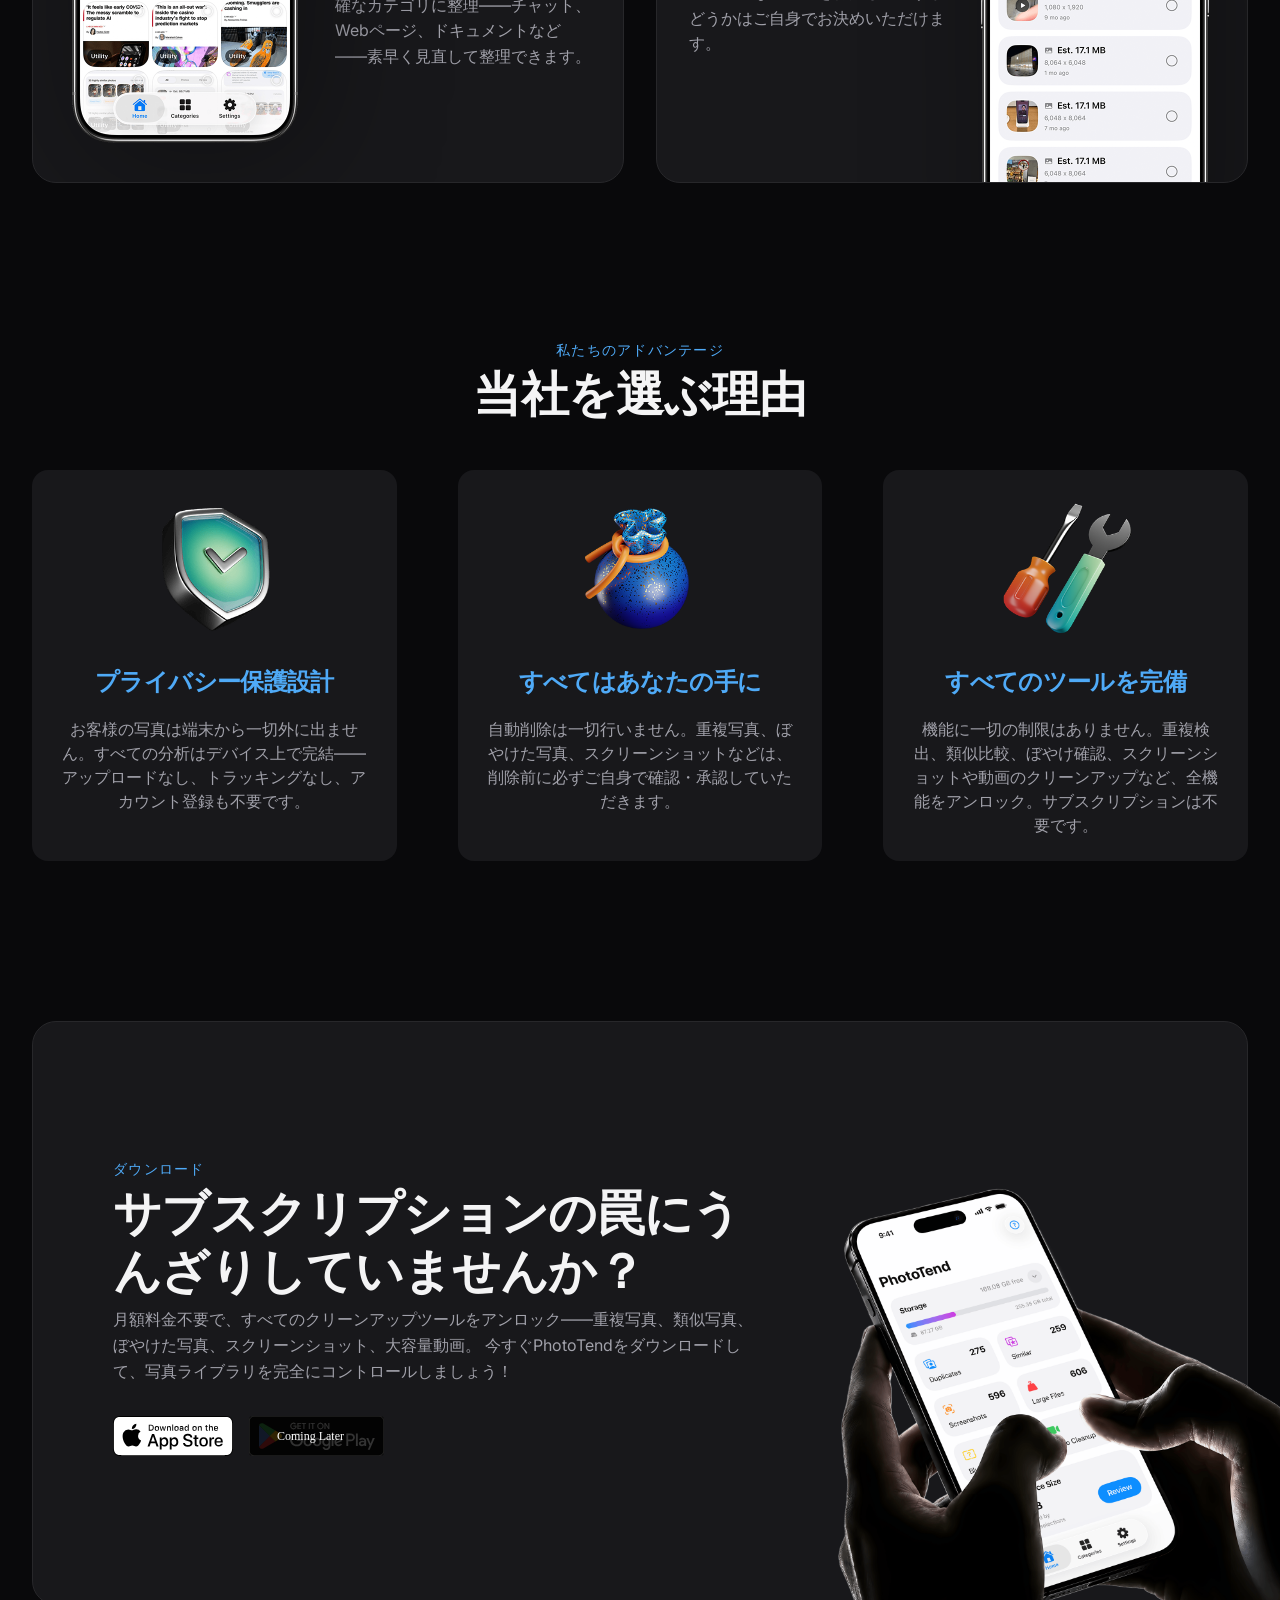
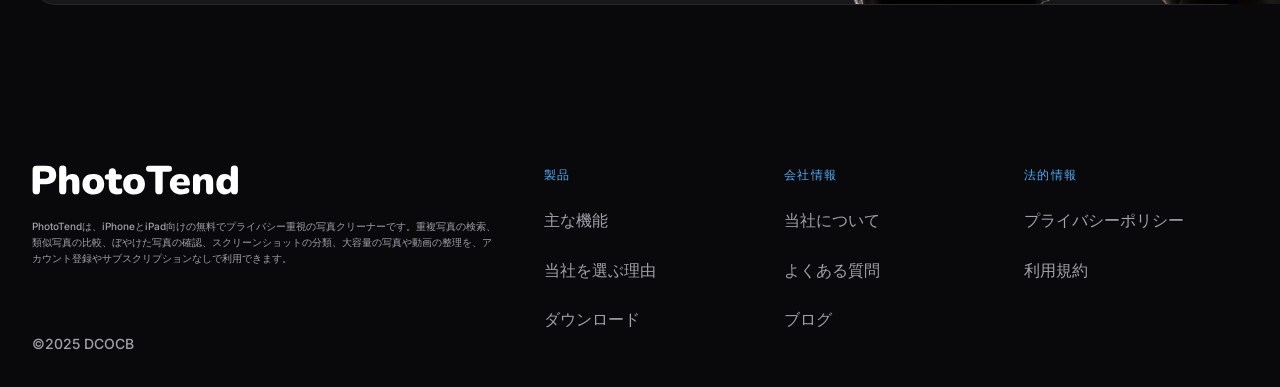
==== commit c683f7dc: "Add files via upload" ====
--- a/jp/index.html
+++ b/jp/index.html
@@ -267,7 +267,7 @@
         </div>
 
         <div>
-          <nav class="even-columns" style="display: grid; grid-template-columns: repeat(4, 1fr); gap: 1rem;">
+          <nav class="even-columns" style="display: grid; grid-template-columns: repeat(3, 1fr); gap: 1rem;">
             <ul role="list" class="grid gap-1.5">
               <li class="title">製品</li>
               <li><a href="#features">主な機能</a></li>
@@ -276,13 +276,6 @@
             </ul>
 
             <ul role="list" class="grid gap-1.5">
-              <li class="title">スノアについてさらに</li>
-              <li><a href="../blog/train-mouth-stop-snoring.html">いびき緩和エクササイズ</a></li>
-              <li><a href="../blog/snoring-and-sleep.html">いびきと睡眠</a></li>
-              <li><a href="../blog/snoring-detection.html">いびきセルフチェック</a></li>
-            </ul>
-
-            <ul role="list" class="grid gap-1.5">
               <li class="title">会社情報</li>
               <li><a href="#about">当社について</a></li>
               <li><a href="../faqs.html">よくある質問</a></li>
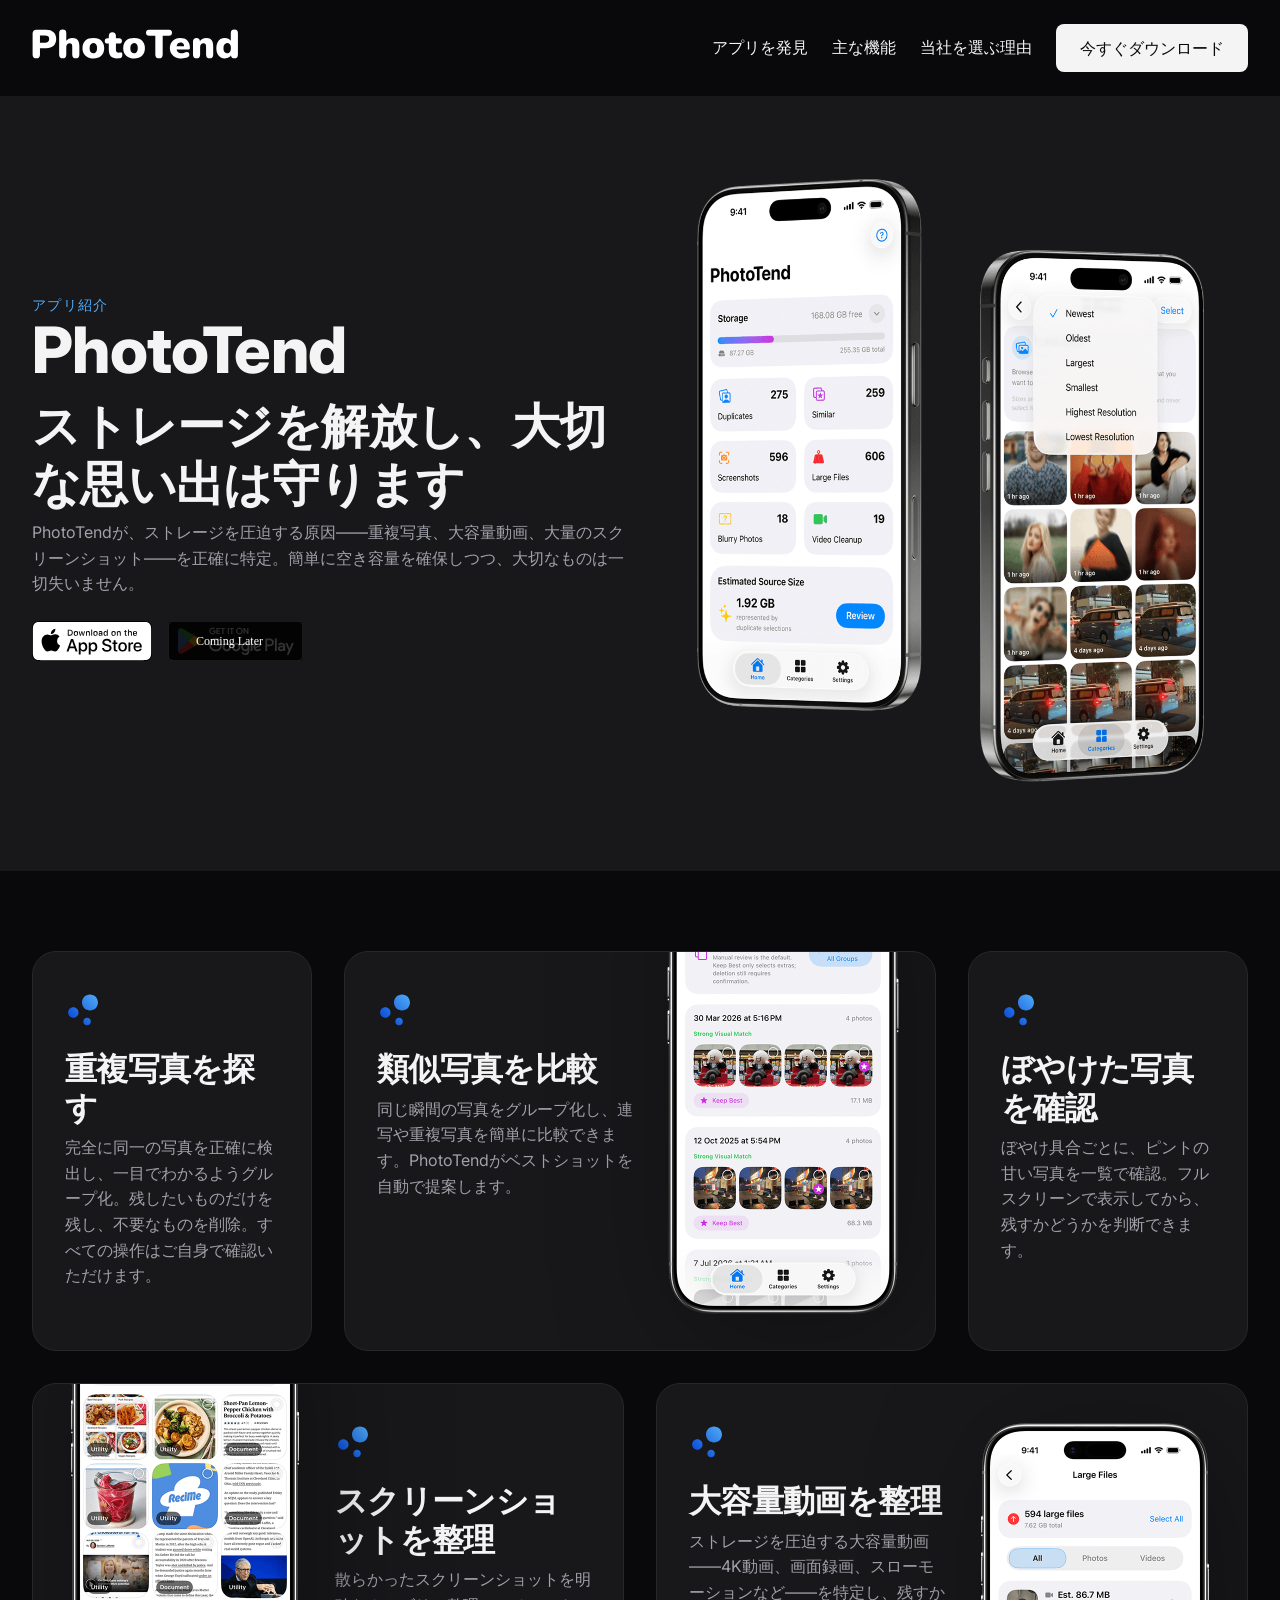
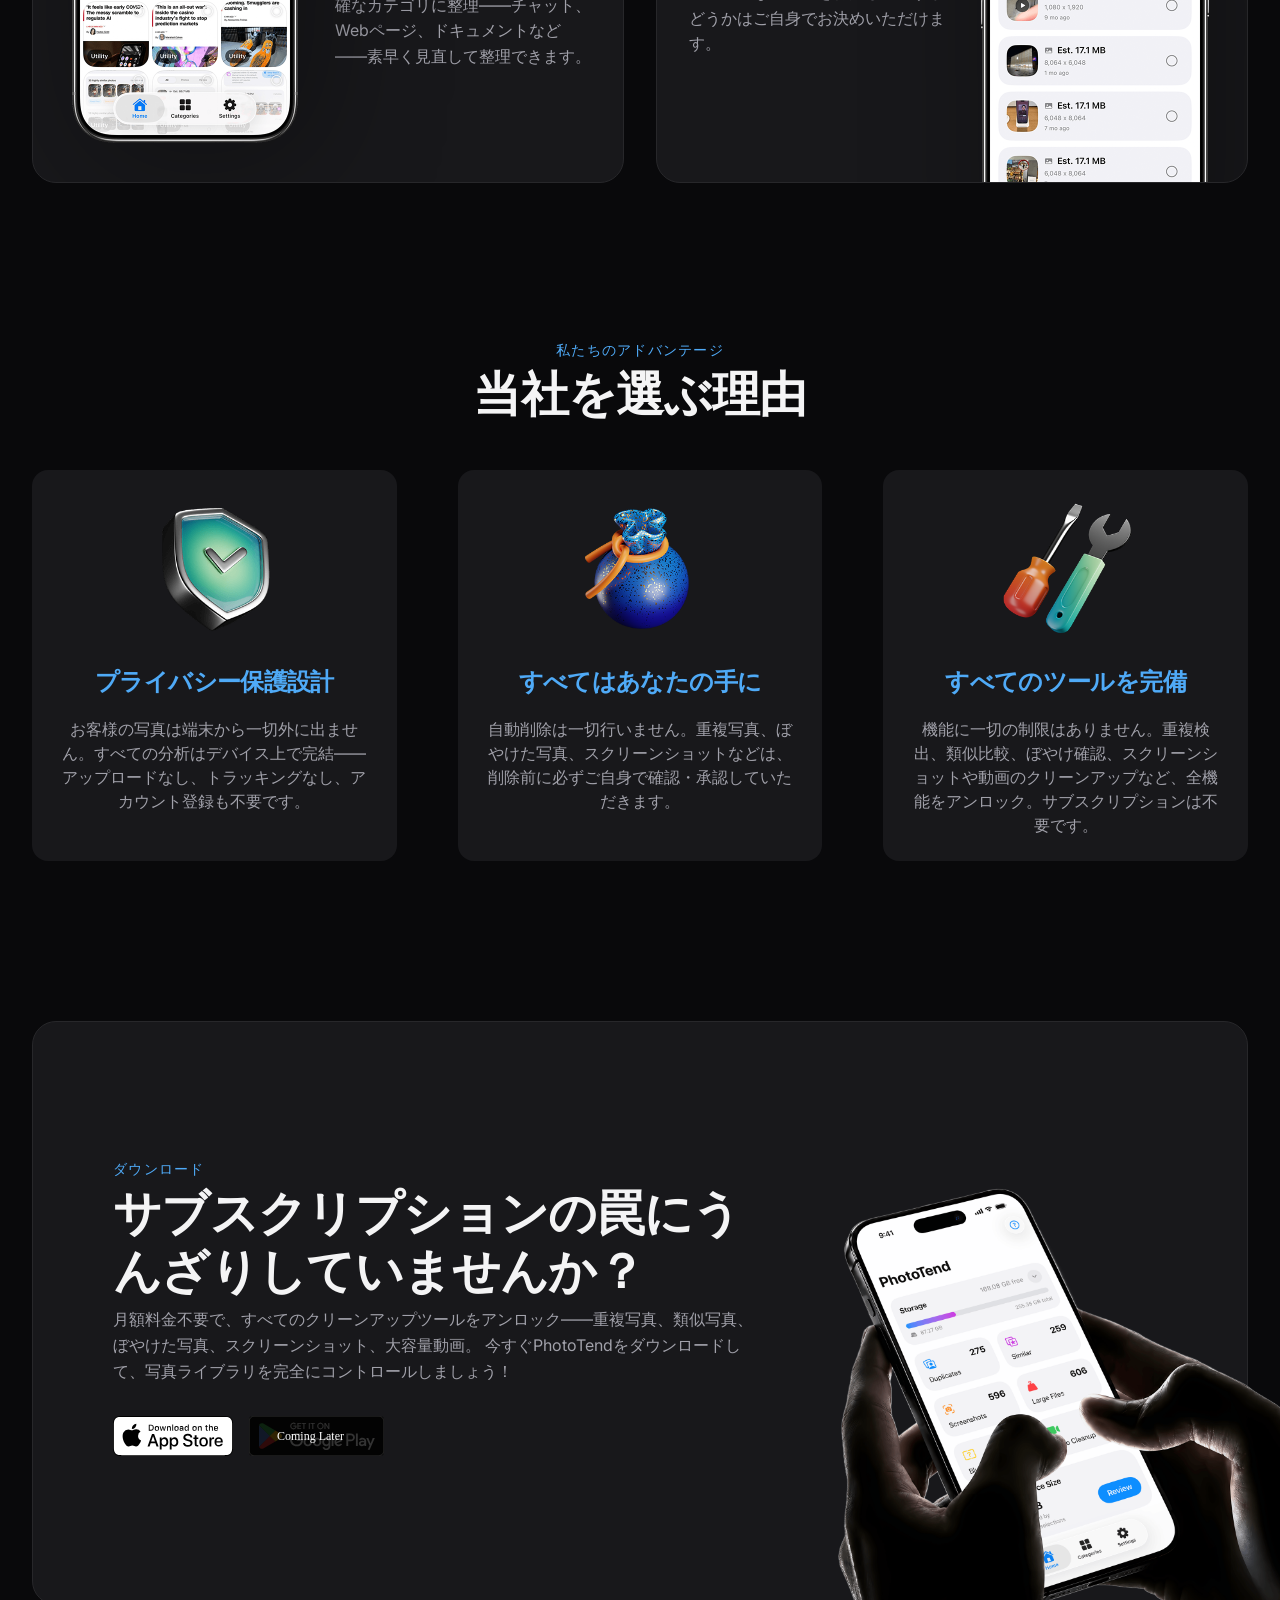
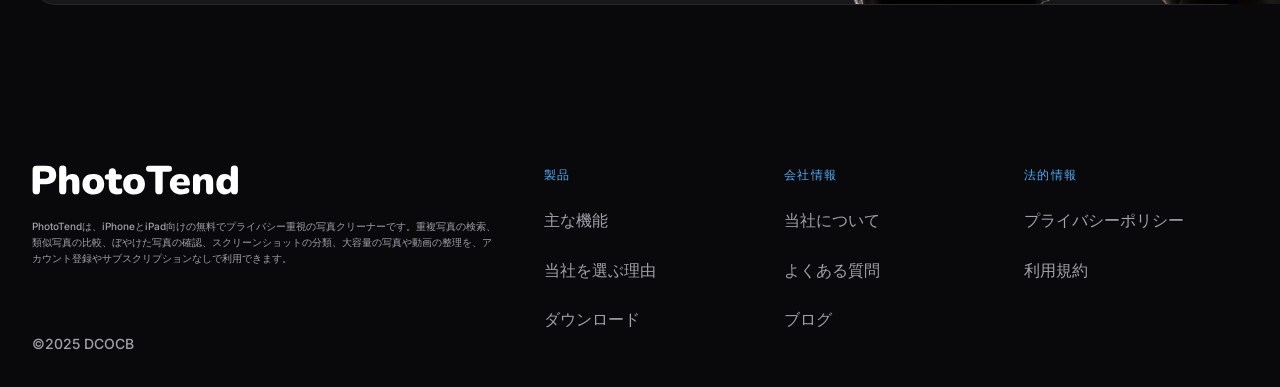
==== commit a0b190be: "Update index.html" ====
--- a/jp/index.html
+++ b/jp/index.html
@@ -141,7 +141,7 @@
             同じ瞬間の写真をグループ化し、連写や重複写真を簡単に比較できます。PhotoTendがベストショットを自動で提案します。
           </p>
         </div>
-        <img class="desktop-only" src="../assets/kr/Tela 2.png" alt="" />
+        <img class="desktop-only" src="../assets/jp/Tela 2.png" alt="" />
       </div>
 
       <div class="card py-lg px-lg">
